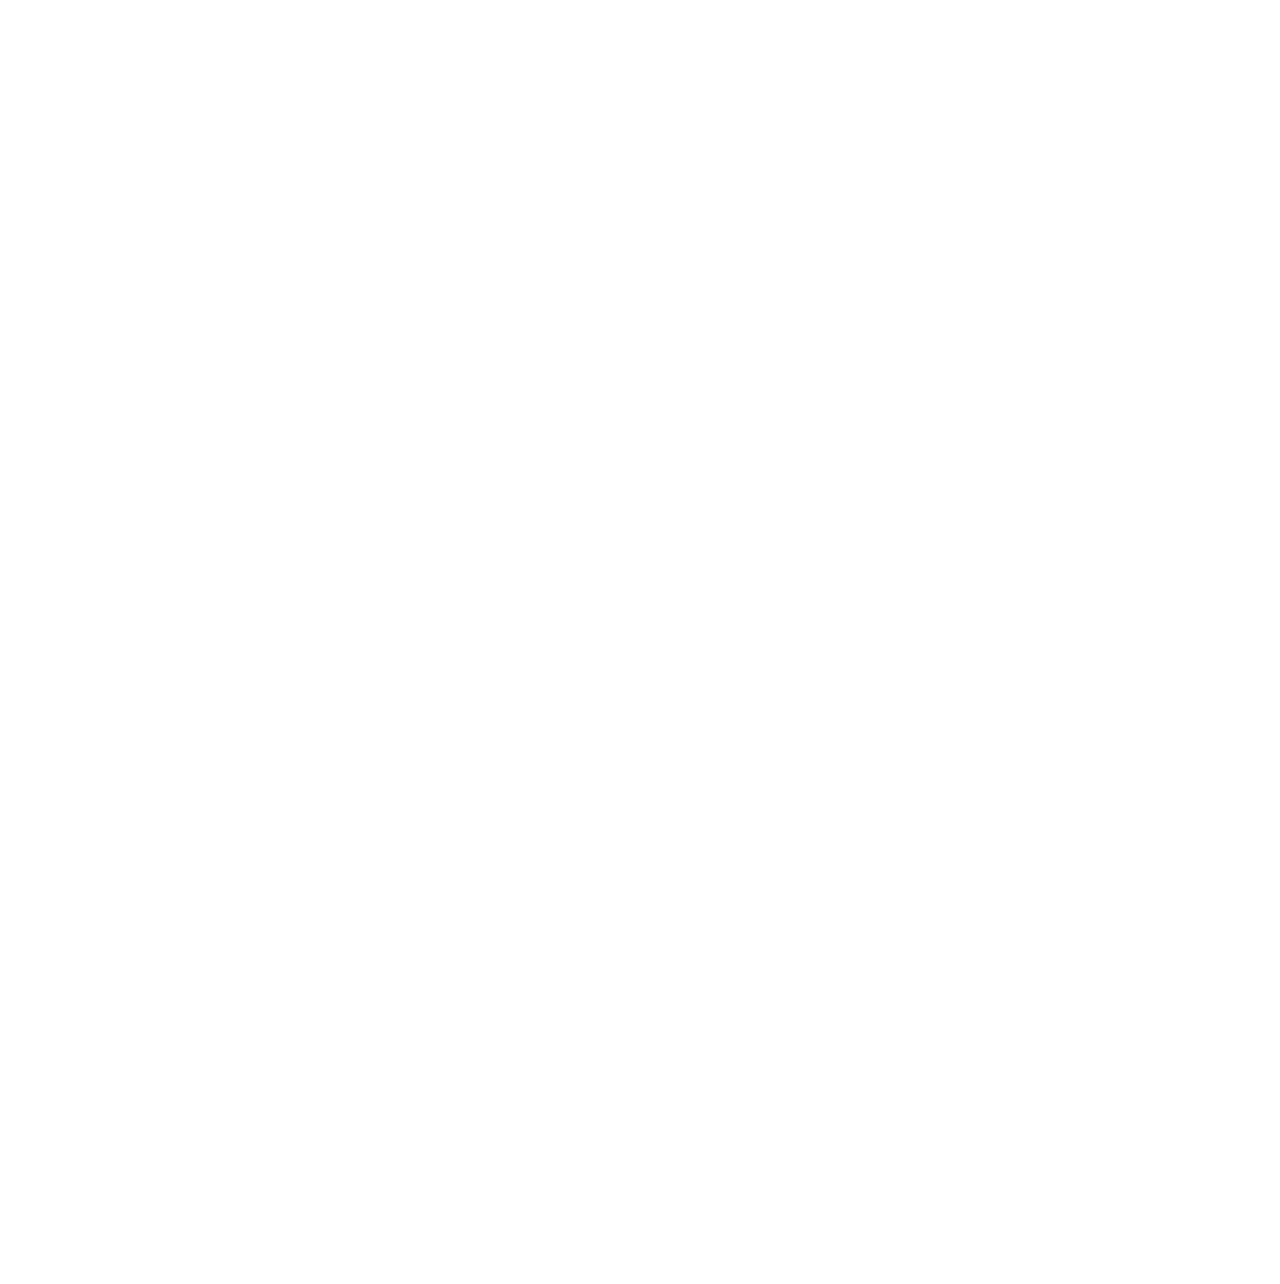
==== index.html @ 2478b2a0 "Add files via upload" ====
<!DOCTYPE html>
<html lang="ja">
<head>
  <meta charset="UTF-8">

  <!-- iPad必須設定 -->
  <meta name="viewport"
        content="width=device-width, initial-scale=1.0, maximum-scale=1.0, user-scalable=no">

  <!-- ホーム画面追加時にアプリ化 -->
  <meta name="apple-mobile-web-app-capable" content="yes">
  <meta name="apple-mobile-web-app-status-bar-style" content="default">

  <title>観覧車パズル</title>

  <link rel="stylesheet" href="style.css">
</head>

<body>

  <!-- 観覧車 -->
  <svg id="wheel" viewBox="-200 -200 400 400"></svg>

  <!-- クイズ -->
  <div id="quiz"></div>

  <!-- 管理画面（script.jsで中身生成） -->
  <div id="adminPanel"></div>

  <script src="script.js"></script>
</body>
</html>
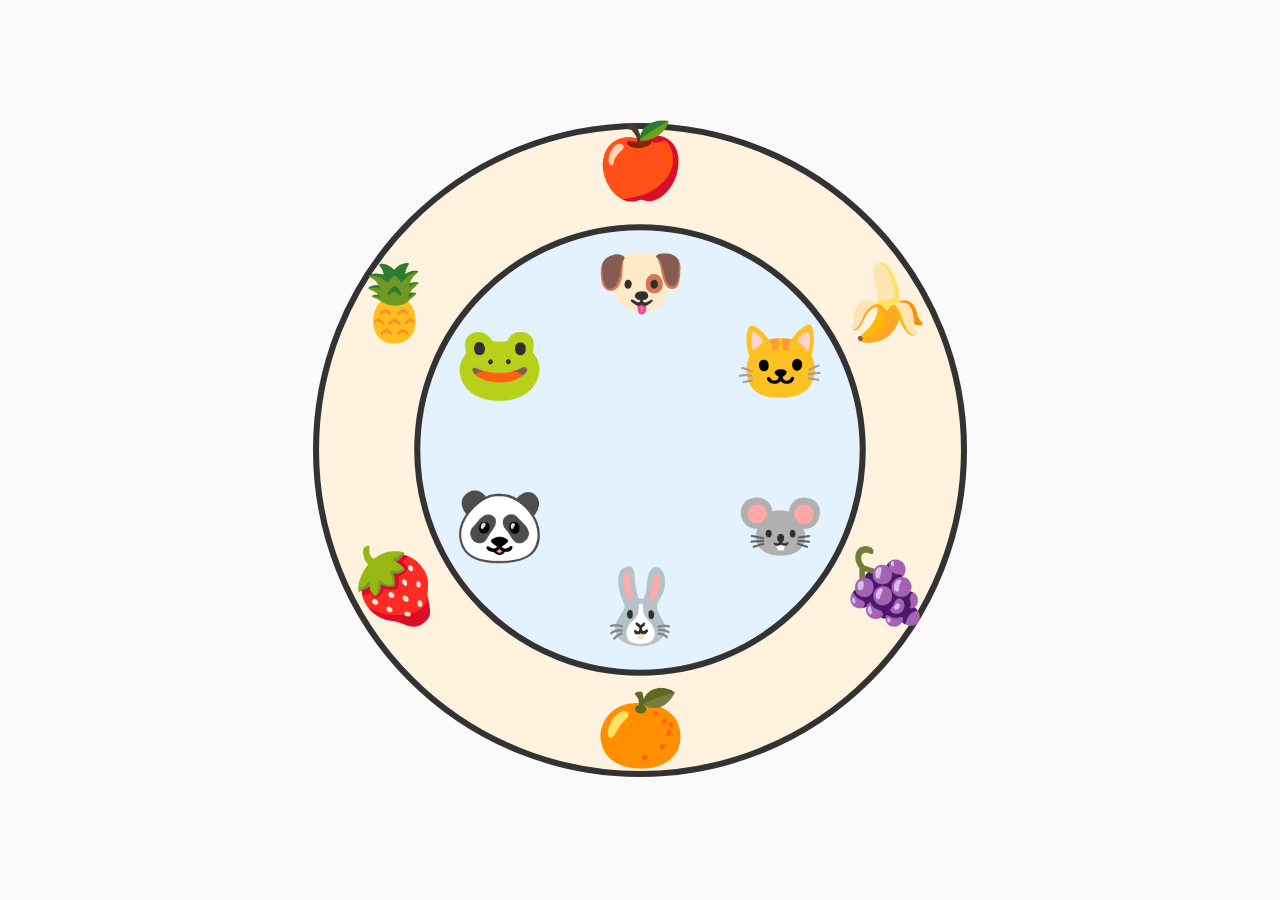
==== commit 2cbff7f3: "Remove quiz UI and add README" ====
--- a/index.html
+++ b/index.html
@@ -21,9 +21,6 @@
   <!-- 観覧車 -->
   <svg id="wheel" viewBox="-200 -200 400 400"></svg>
 
-  <!-- クイズ -->
-  <div id="quiz"></div>
-
   <!-- 管理画面（script.jsで中身生成） -->
   <div id="adminPanel"></div>
 
--- a/style.css
+++ b/style.css
@@ -0,0 +1,74 @@
+/**************************************
+ * 全体リセット & iPad対策
+ **************************************/
+html, body {
+  margin: 0;
+  padding: 0;
+  height: 100%;
+  touch-action: none;           /* スクロール禁止 */
+  user-select: none;
+  -webkit-user-select: none;
+  -webkit-touch-callout: none;  /* 長押しメニュー禁止 */
+  background: #fafafa;
+  font-family: -apple-system, BlinkMacSystemFont, sans-serif;
+}
+
+/**************************************
+ * レイアウト
+ **************************************/
+body {
+  display: flex;
+  flex-direction: column;
+  align-items: center;
+  justify-content: center;
+}
+
+/**************************************
+ * 観覧車SVG
+ **************************************/
+#wheel {
+  width: 90vmin;
+  height: 90vmin;
+}
+
+/**************************************
+ * 管理画面
+ **************************************/
+#adminPanel {
+  display: none;
+  position: fixed;
+  inset: 0;
+  background: #ffffffee;
+  padding: 24px;
+
+  font-size: 18px;
+}
+
+#adminPanel h3 {
+  margin-top: 0;
+}
+
+#adminPanel label {
+  display: flex;
+  flex-direction: column;
+  gap: 4px;
+}
+
+#adminPanel input,
+#adminPanel select,
+#adminPanel button {
+  font-size: 18px;
+  padding: 8px;
+  margin-bottom: 12px;
+}
+
+/**************************************
+ * フィードバック色（script.jsから切替）
+ **************************************/
+body.correct {
+  background: #e8f5e9;
+}
+
+body.wrong {
+  background: #ffebee;
+}
